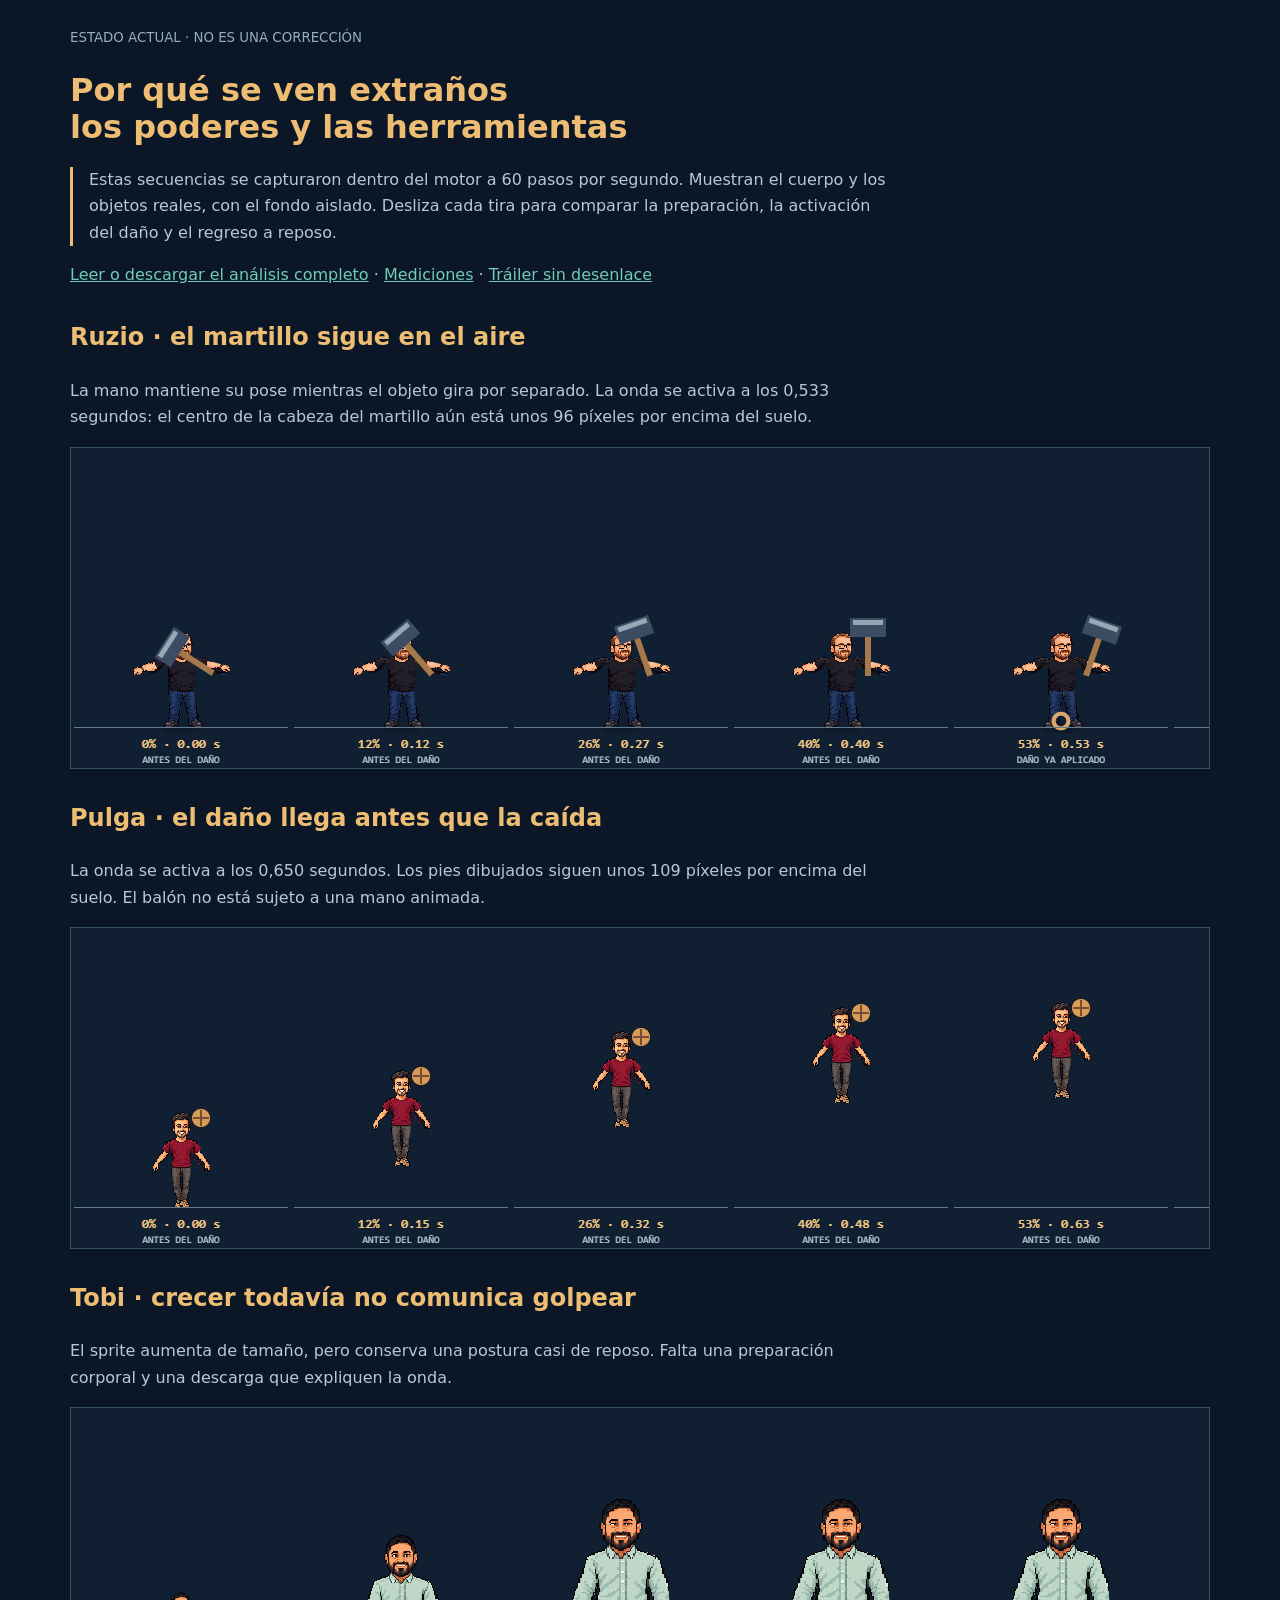
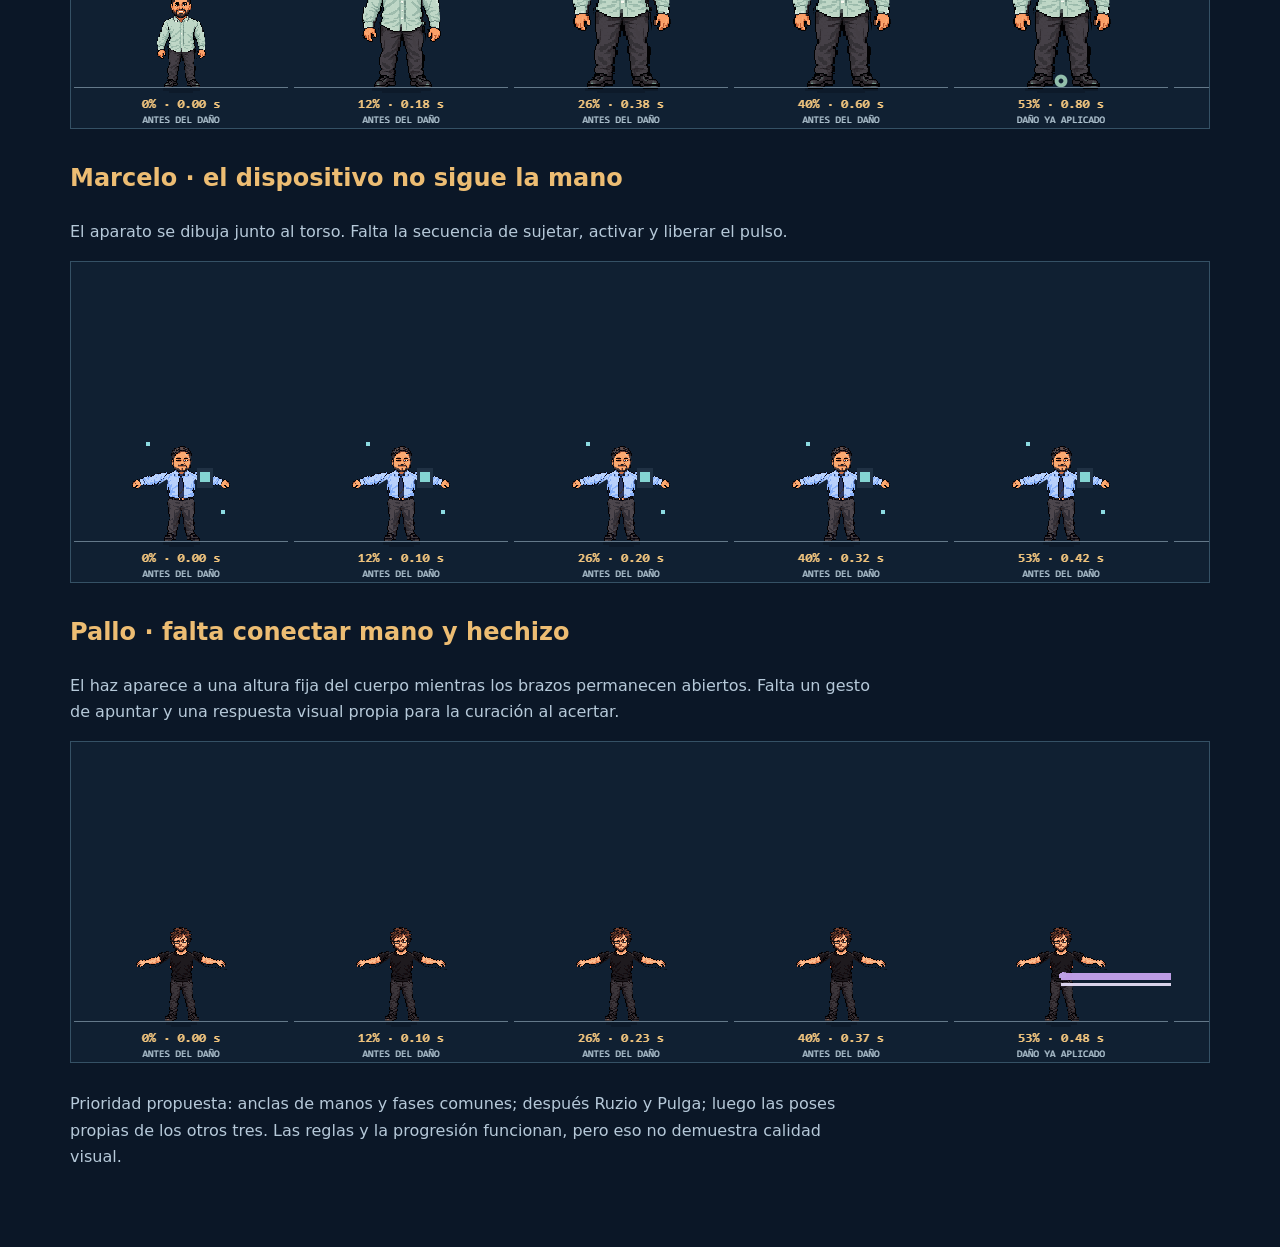
==== auditoria_animaciones/index.html @ 7ee05234 "Document animation gaps and remove trailer ending spoilers" ====
<!doctype html><html lang="es"><head><meta charset="utf-8"><meta name="viewport" content="width=device-width,initial-scale=1"><title>Revisión de poderes · Magdaleno</title><style>:root{color-scheme:dark}body{font:16px/1.65 system-ui;background:#0b1727;color:#d4e0ea;margin:0}main{max-width:1140px;margin:auto;padding:24px 18px 60px}h1,h2{color:#edbd73}h1{line-height:1.15}p{max-width:800px;color:#b6c9d9}a{color:#70cbb7}.strip{overflow-x:auto;border:1px solid #355165;background:#102032;margin:12px 0 28px}.strip img{display:block;width:1980px;height:320px;max-width:none;image-rendering:pixelated}.notice{border-left:3px solid #edbd73;padding-left:16px}section{margin-top:30px}small{color:#93afc0}</style></head><body><main><small>ESTADO ACTUAL · NO ES UNA CORRECCIÓN</small><h1>Por qué se ven extraños<br>los poderes y las herramientas</h1><p class="notice">Estas secuencias se capturaron dentro del motor a 60 pasos por segundo. Muestran el cuerpo y los objetos reales, con el fondo aislado. Desliza cada tira para comparar la preparación, la activación del daño y el regreso a reposo.</p><p><a href="../ANALISIS_ANIMACIONES.md">Leer o descargar el análisis completo</a> · <a href="mediciones.json">Mediciones</a> · <a href="../trailer.html?v=0.4.1">Tráiler sin desenlace</a></p><section><h2>Ruzio · el martillo sigue en el aire</h2><p>La mano mantiene su pose mientras el objeto gira por separado. La onda se activa a los 0,533 segundos: el centro de la cabeza del martillo aún está unos 96 píxeles por encima del suelo.</p><div class="strip"><img src="ruzio_secuencia_actual.png" alt="Nueve momentos del martillo de Ruzio, con tiempo y estado del daño"></div></section><section><h2>Pulga · el daño llega antes que la caída</h2><p>La onda se activa a los 0,650 segundos. Los pies dibujados siguen unos 109 píxeles por encima del suelo. El balón no está sujeto a una mano animada.</p><div class="strip"><img src="pulga_secuencia_actual.png" alt="Nueve momentos de la clavada de Pulga"></div></section><section><h2>Tobi · crecer todavía no comunica golpear</h2><p>El sprite aumenta de tamaño, pero conserva una postura casi de reposo. Falta una preparación corporal y una descarga que expliquen la onda.</p><div class="strip"><img src="tobi_secuencia_actual.png" alt="Nueve momentos del crecimiento de Tobi"></div></section><section><h2>Marcelo · el dispositivo no sigue la mano</h2><p>El aparato se dibuja junto al torso. Falta la secuencia de sujetar, activar y liberar el pulso.</p><div class="strip"><img src="marcelo_secuencia_actual.png" alt="Nueve momentos del pulso de Marcelo"></div></section><section><h2>Pallo · falta conectar mano y hechizo</h2><p>El haz aparece a una altura fija del cuerpo mientras los brazos permanecen abiertos. Falta un gesto de apuntar y una respuesta visual propia para la curación al acertar.</p><div class="strip"><img src="pallo_secuencia_actual.png" alt="Nueve momentos del hechizo de Pallo"></div></section><p>Prioridad propuesta: anclas de manos y fases comunes; después Ruzio y Pulga; luego las poses propias de los otros tres. Las reglas y la progresión funcionan, pero eso no demuestra calidad visual.</p></main></body></html>
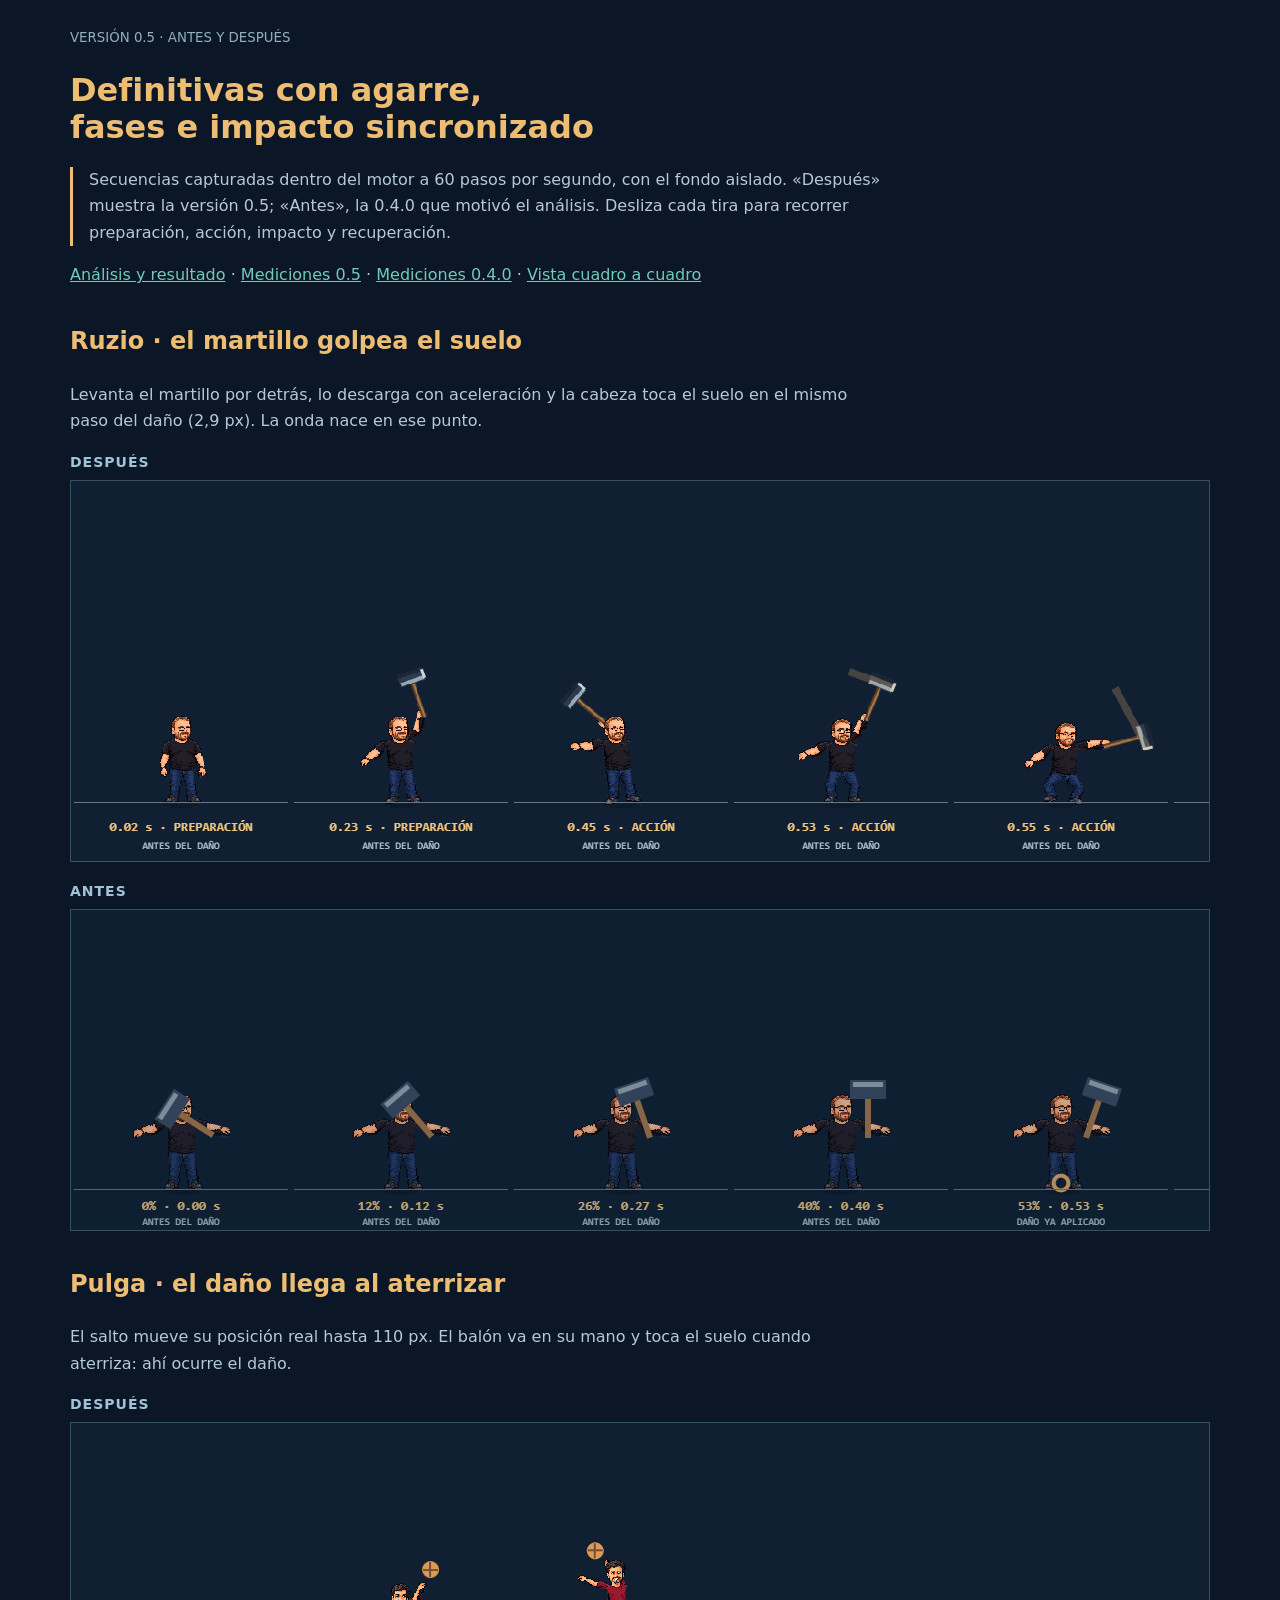
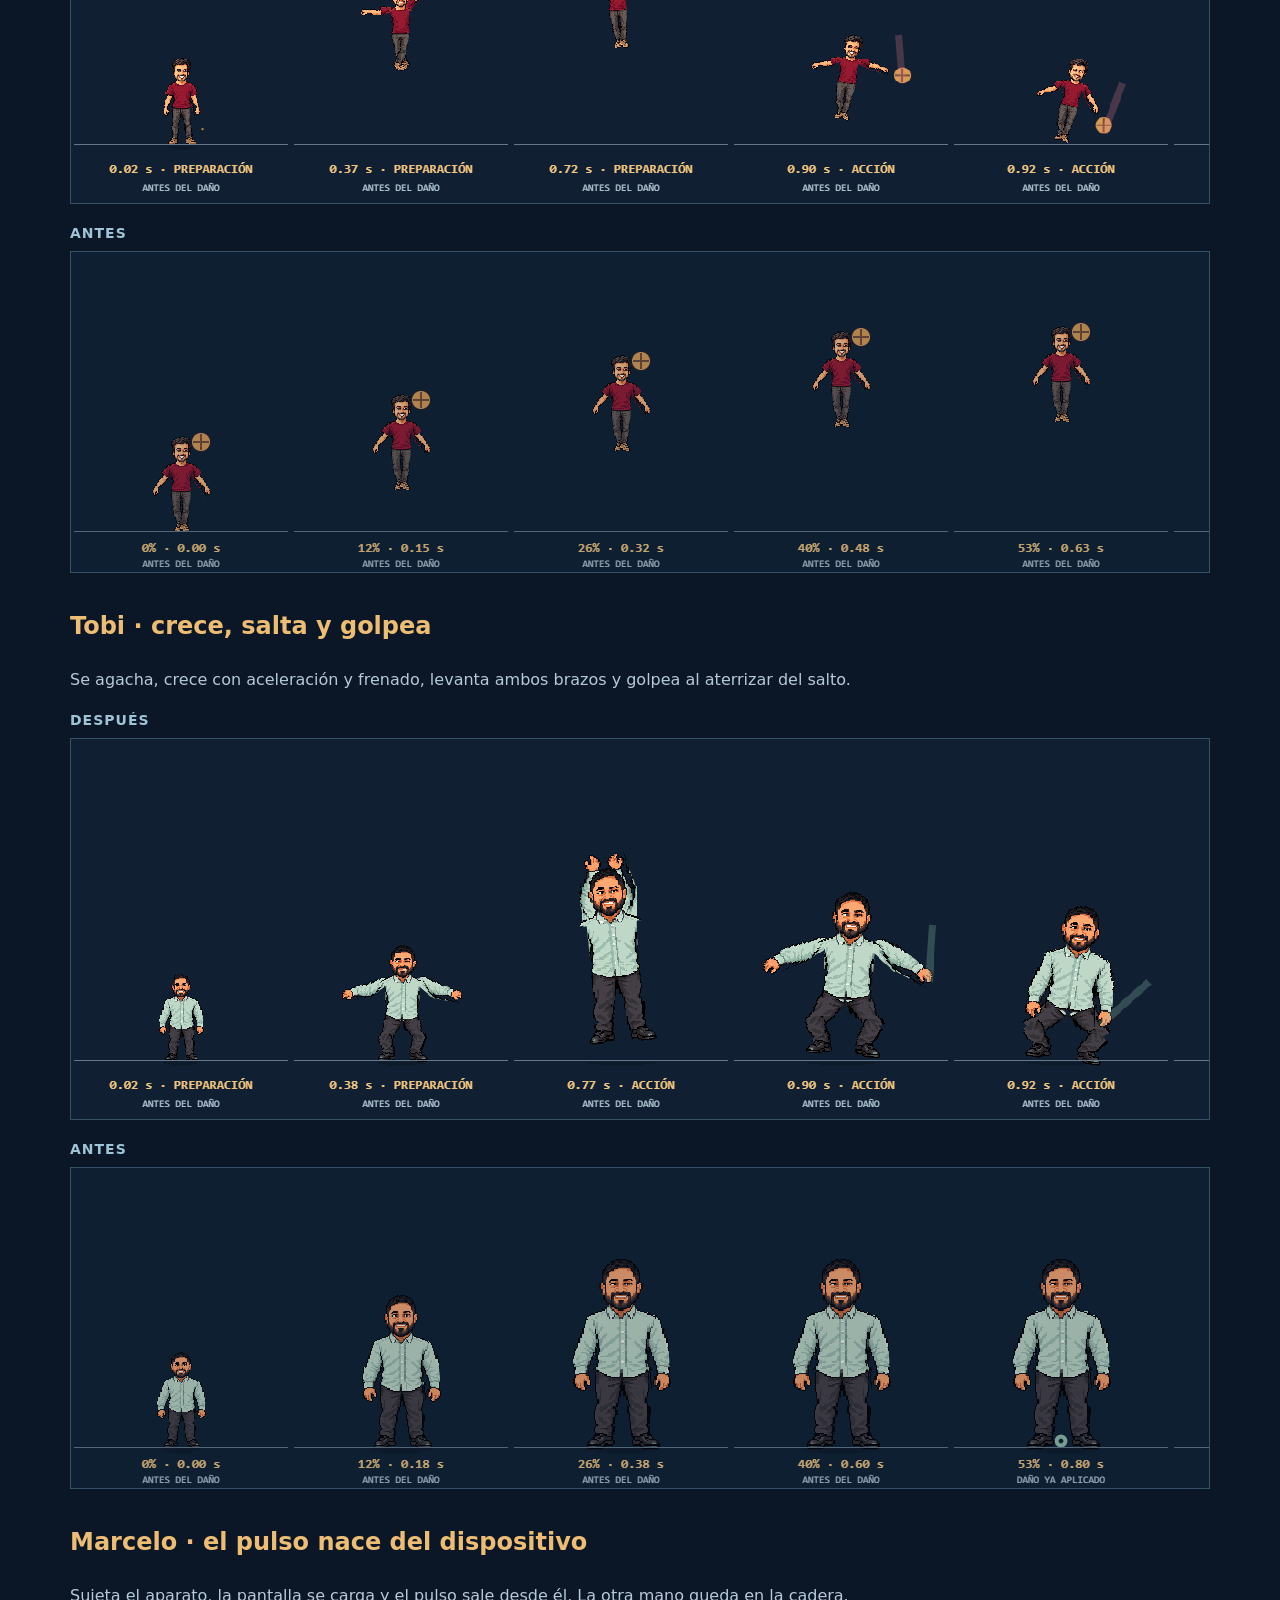
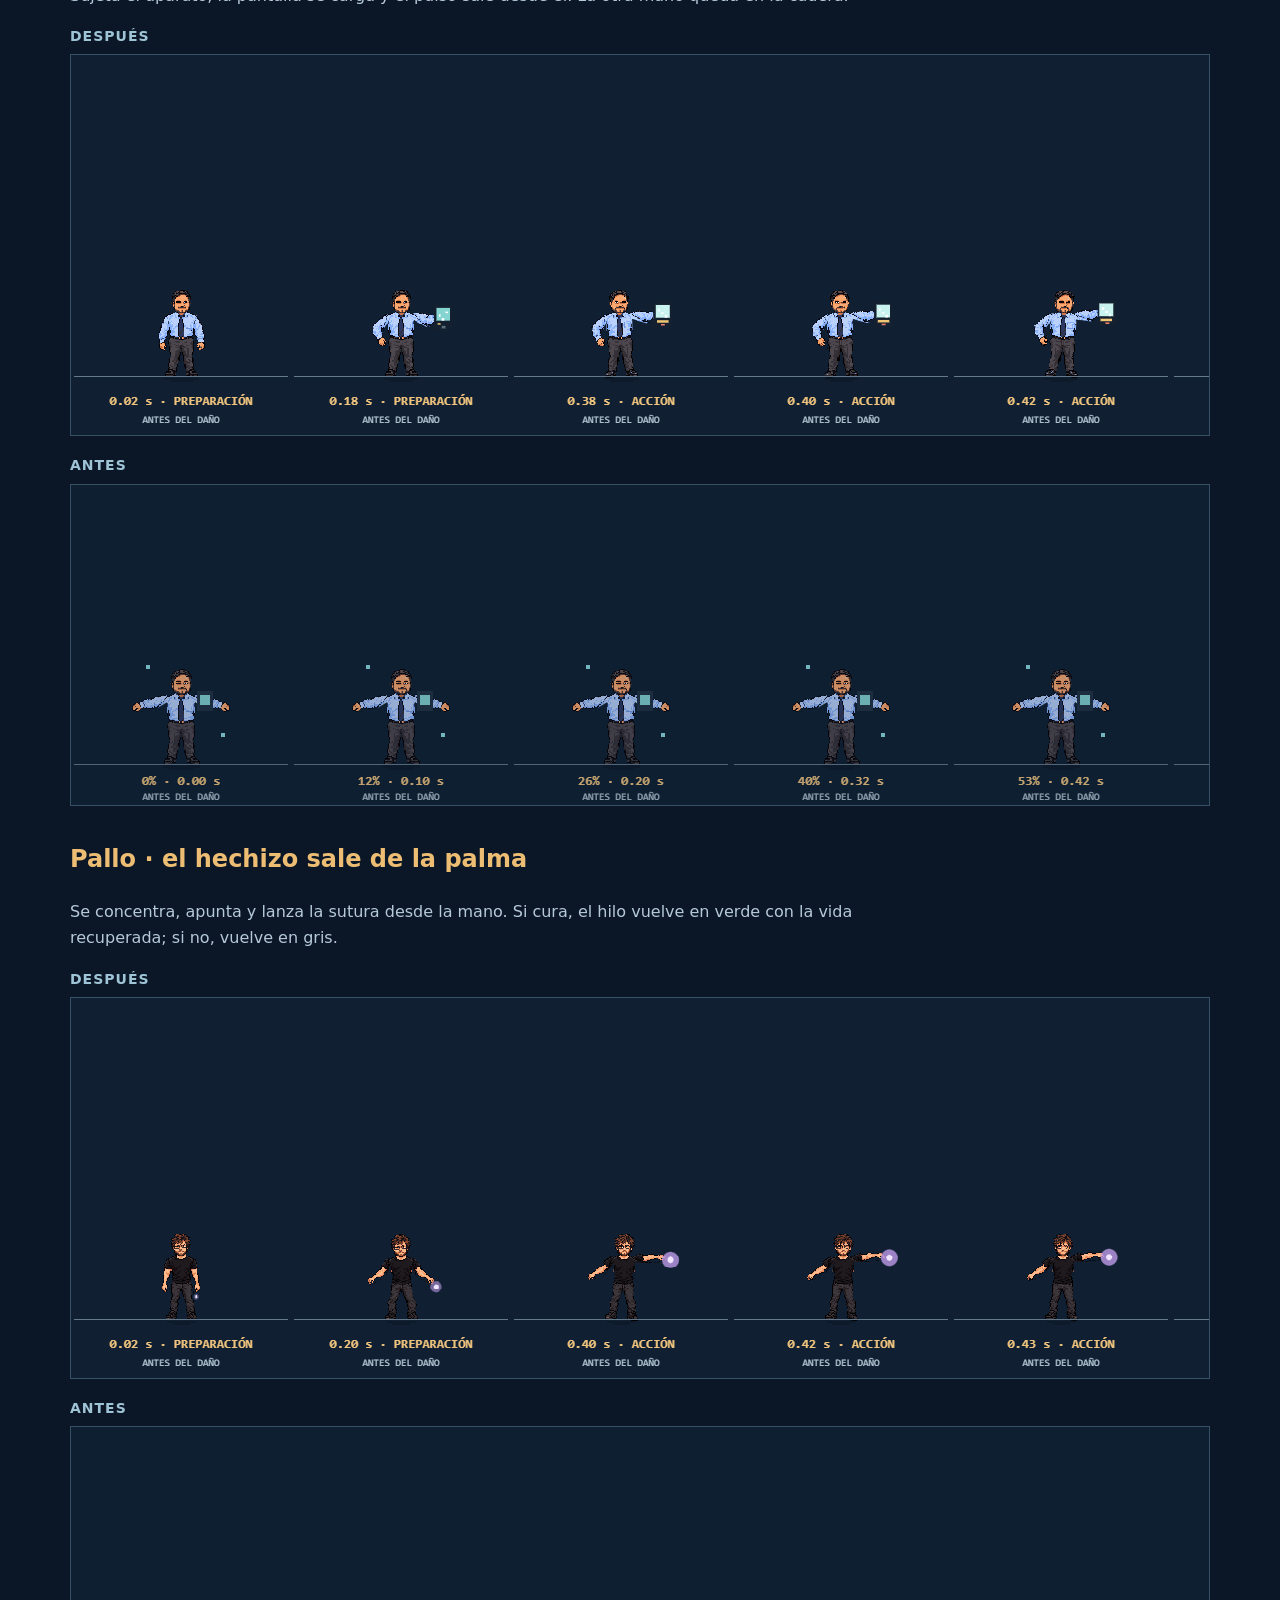
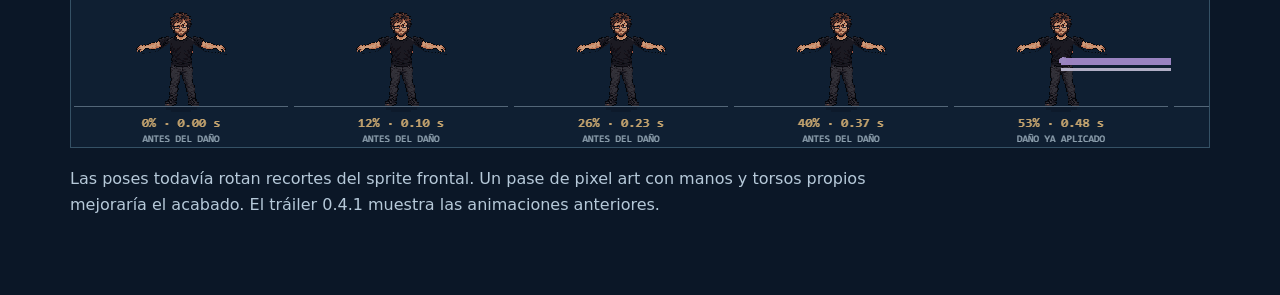
==== commit 8a0ba048: "Corrige las animaciones de las definitivas (versión 0.5.0) - Nueva base común en src/powers.js: secu" ====
--- a/auditoria_animaciones/index.html
+++ b/auditoria_animaciones/index.html
@@ -1 +1,7 @@
-<!doctype html><html lang="es"><head><meta charset="utf-8"><meta name="viewport" content="width=device-width,initial-scale=1"><title>Revisión de poderes · Magdaleno</title><style>:root{color-scheme:dark}body{font:16px/1.65 system-ui;background:#0b1727;color:#d4e0ea;margin:0}main{max-width:1140px;margin:auto;padding:24px 18px 60px}h1,h2{color:#edbd73}h1{line-height:1.15}p{max-width:800px;color:#b6c9d9}a{color:#70cbb7}.strip{overflow-x:auto;border:1px solid #355165;background:#102032;margin:12px 0 28px}.strip img{display:block;width:1980px;height:320px;max-width:none;image-rendering:pixelated}.notice{border-left:3px solid #edbd73;padding-left:16px}section{margin-top:30px}small{color:#93afc0}</style></head><body><main><small>ESTADO ACTUAL · NO ES UNA CORRECCIÓN</small><h1>Por qué se ven extraños<br>los poderes y las herramientas</h1><p class="notice">Estas secuencias se capturaron dentro del motor a 60 pasos por segundo. Muestran el cuerpo y los objetos reales, con el fondo aislado. Desliza cada tira para comparar la preparación, la activación del daño y el regreso a reposo.</p><p><a href="../ANALISIS_ANIMACIONES.md">Leer o descargar el análisis completo</a> · <a href="mediciones.json">Mediciones</a> · <a href="../trailer.html?v=0.4.1">Tráiler sin desenlace</a></p><section><h2>Ruzio · el martillo sigue en el aire</h2><p>La mano mantiene su pose mientras el objeto gira por separado. La onda se activa a los 0,533 segundos: el centro de la cabeza del martillo aún está unos 96 píxeles por encima del suelo.</p><div class="strip"><img src="ruzio_secuencia_actual.png" alt="Nueve momentos del martillo de Ruzio, con tiempo y estado del daño"></div></section><section><h2>Pulga · el daño llega antes que la caída</h2><p>La onda se activa a los 0,650 segundos. Los pies dibujados siguen unos 109 píxeles por encima del suelo. El balón no está sujeto a una mano animada.</p><div class="strip"><img src="pulga_secuencia_actual.png" alt="Nueve momentos de la clavada de Pulga"></div></section><section><h2>Tobi · crecer todavía no comunica golpear</h2><p>El sprite aumenta de tamaño, pero conserva una postura casi de reposo. Falta una preparación corporal y una descarga que expliquen la onda.</p><div class="strip"><img src="tobi_secuencia_actual.png" alt="Nueve momentos del crecimiento de Tobi"></div></section><section><h2>Marcelo · el dispositivo no sigue la mano</h2><p>El aparato se dibuja junto al torso. Falta la secuencia de sujetar, activar y liberar el pulso.</p><div class="strip"><img src="marcelo_secuencia_actual.png" alt="Nueve momentos del pulso de Marcelo"></div></section><section><h2>Pallo · falta conectar mano y hechizo</h2><p>El haz aparece a una altura fija del cuerpo mientras los brazos permanecen abiertos. Falta un gesto de apuntar y una respuesta visual propia para la curación al acertar.</p><div class="strip"><img src="pallo_secuencia_actual.png" alt="Nueve momentos del hechizo de Pallo"></div></section><p>Prioridad propuesta: anclas de manos y fases comunes; después Ruzio y Pulga; luego las poses propias de los otros tres. Las reglas y la progresión funcionan, pero eso no demuestra calidad visual.</p></main></body></html>
+<!doctype html><html lang="es"><head><meta charset="utf-8"><meta name="viewport" content="width=device-width,initial-scale=1"><title>Revisión de poderes · Magdaleno</title><style>:root{color-scheme:dark}body{font:16px/1.65 system-ui;background:#0b1727;color:#d4e0ea;margin:0}main{max-width:1140px;margin:auto;padding:24px 18px 60px}h1,h2{color:#edbd73}h1{line-height:1.15}h3{color:#9fc4d6;font-size:14px;margin:14px 0 4px;letter-spacing:1px}p{max-width:800px;color:#b6c9d9}a{color:#70cbb7}.strip{overflow-x:auto;border:1px solid #355165;background:#102032;margin:6px 0 18px}.strip img{display:block;max-width:none;image-rendering:pixelated}.after img{width:1980px;height:380px}.before img{width:1980px;height:320px;opacity:.8}.notice{border-left:3px solid #edbd73;padding-left:16px}section{margin-top:34px}small{color:#93afc0}</style></head><body><main><small>VERSIÓN 0.5 · ANTES Y DESPUÉS</small><h1>Definitivas con agarre,<br>fases e impacto sincronizado</h1><p class="notice">Secuencias capturadas dentro del motor a 60 pasos por segundo, con el fondo aislado. «Después» muestra la versión 0.5; «Antes», la 0.4.0 que motivó el análisis. Desliza cada tira para recorrer preparación, acción, impacto y recuperación.</p><p><a href="../ANALISIS_ANIMACIONES.md">Análisis y resultado</a> · <a href="mediciones_v05.json">Mediciones 0.5</a> · <a href="mediciones.json">Mediciones 0.4.0</a> · <a href="../animaciones.html">Vista cuadro a cuadro</a></p>
+<section><h2>Ruzio · el martillo golpea el suelo</h2><p>Levanta el martillo por detrás, lo descarga con aceleración y la cabeza toca el suelo en el mismo paso del daño (2,9 px). La onda nace en ese punto.</p><h3>DESPUÉS</h3><div class="strip after"><img src="ruzio_secuencia_v05.png" alt="Secuencia corregida del martillo de Ruzio"></div><h3>ANTES</h3><div class="strip before"><img src="ruzio_secuencia_actual.png" alt="Secuencia anterior del martillo de Ruzio"></div></section>
+<section><h2>Pulga · el daño llega al aterrizar</h2><p>El salto mueve su posición real hasta 110 px. El balón va en su mano y toca el suelo cuando aterriza: ahí ocurre el daño.</p><h3>DESPUÉS</h3><div class="strip after"><img src="pulga_secuencia_v05.png" alt="Secuencia corregida de la clavada de Pulga"></div><h3>ANTES</h3><div class="strip before"><img src="pulga_secuencia_actual.png" alt="Secuencia anterior de la clavada de Pulga"></div></section>
+<section><h2>Tobi · crece, salta y golpea</h2><p>Se agacha, crece con aceleración y frenado, levanta ambos brazos y golpea al aterrizar del salto.</p><h3>DESPUÉS</h3><div class="strip after"><img src="tobi_secuencia_v05.png" alt="Secuencia corregida de Tobi"></div><h3>ANTES</h3><div class="strip before"><img src="tobi_secuencia_actual.png" alt="Secuencia anterior de Tobi"></div></section>
+<section><h2>Marcelo · el pulso nace del dispositivo</h2><p>Sujeta el aparato, la pantalla se carga y el pulso sale desde él. La otra mano queda en la cadera.</p><h3>DESPUÉS</h3><div class="strip after"><img src="marcelo_secuencia_v05.png" alt="Secuencia corregida del pulso de Marcelo"></div><h3>ANTES</h3><div class="strip before"><img src="marcelo_secuencia_actual.png" alt="Secuencia anterior del pulso de Marcelo"></div></section>
+<section><h2>Pallo · el hechizo sale de la palma</h2><p>Se concentra, apunta y lanza la sutura desde la mano. Si cura, el hilo vuelve en verde con la vida recuperada; si no, vuelve en gris.</p><h3>DESPUÉS</h3><div class="strip after"><img src="pallo_secuencia_v05.png" alt="Secuencia corregida del hechizo de Pallo"></div><h3>ANTES</h3><div class="strip before"><img src="pallo_secuencia_actual.png" alt="Secuencia anterior del hechizo de Pallo"></div></section>
+<p>Las poses todavía rotan recortes del sprite frontal. Un pase de pixel art con manos y torsos propios mejoraría el acabado. El tráiler 0.4.1 muestra las animaciones anteriores.</p></main></body></html>
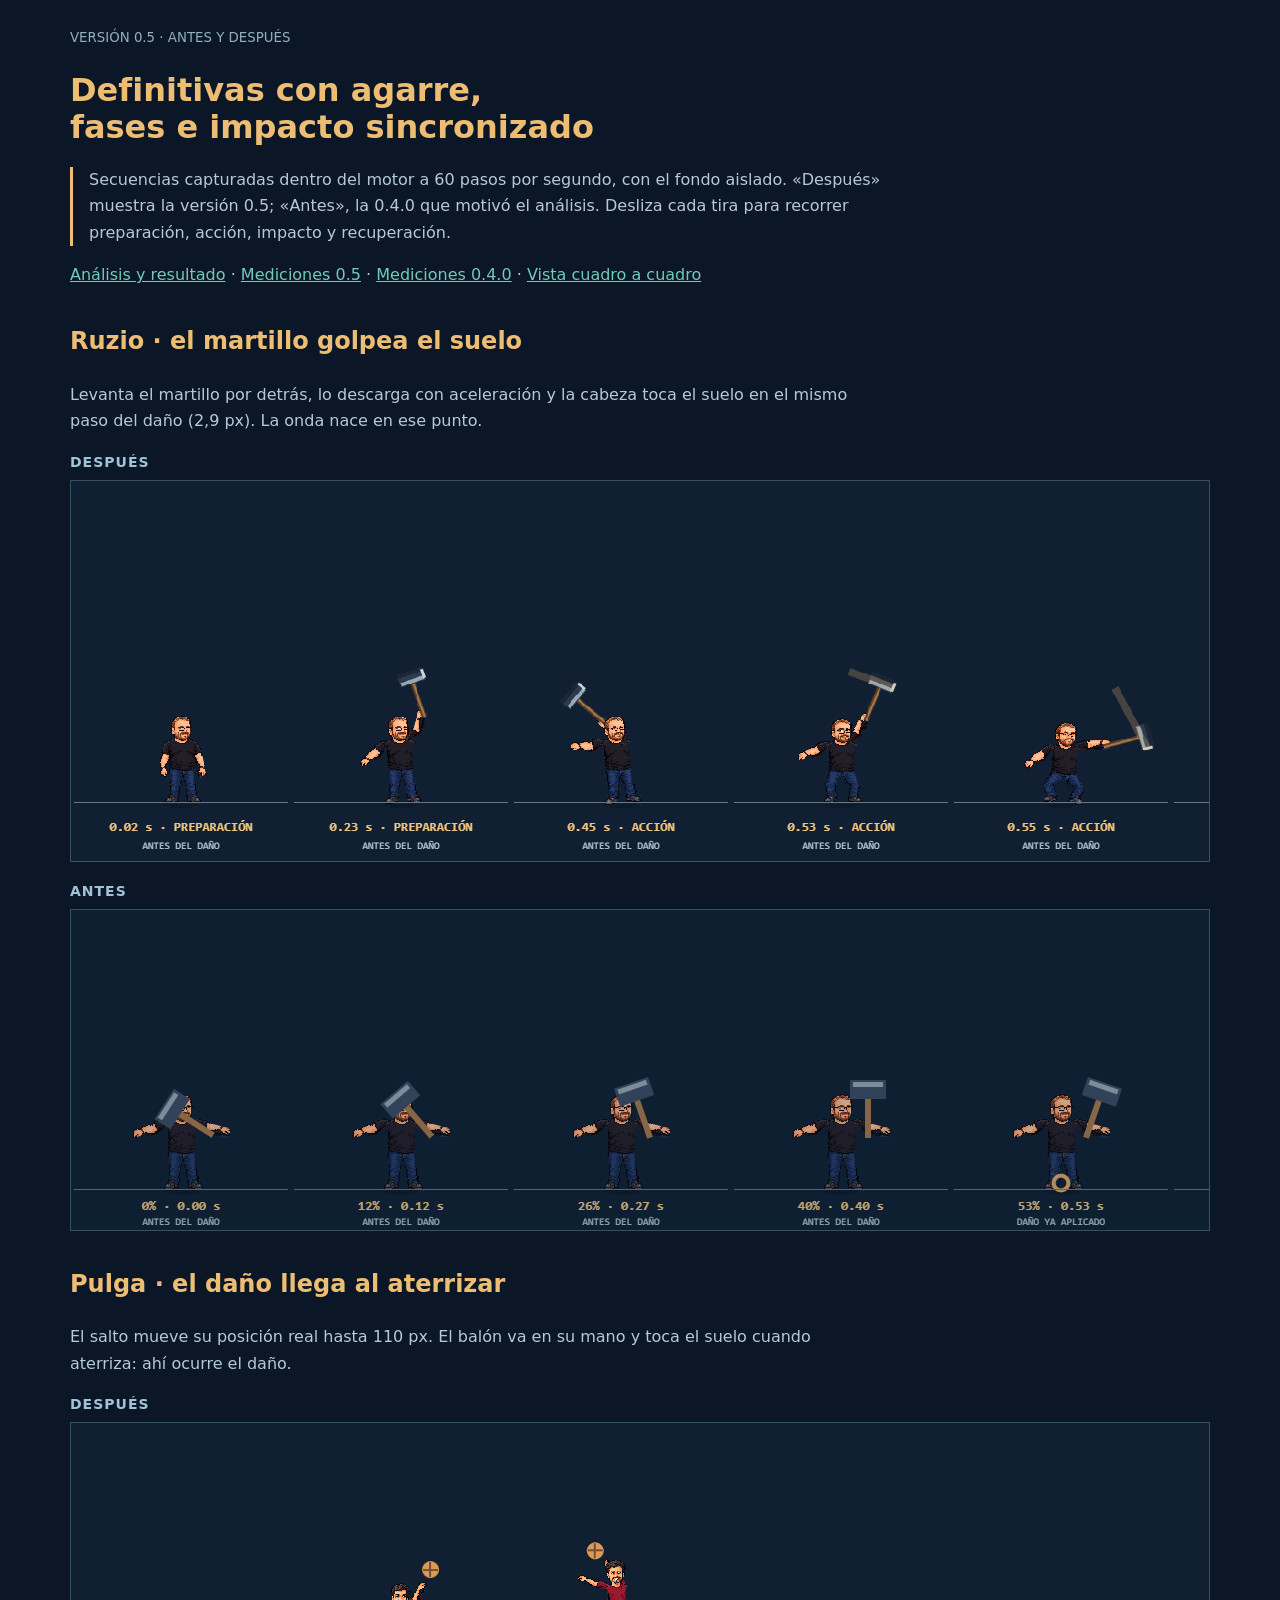
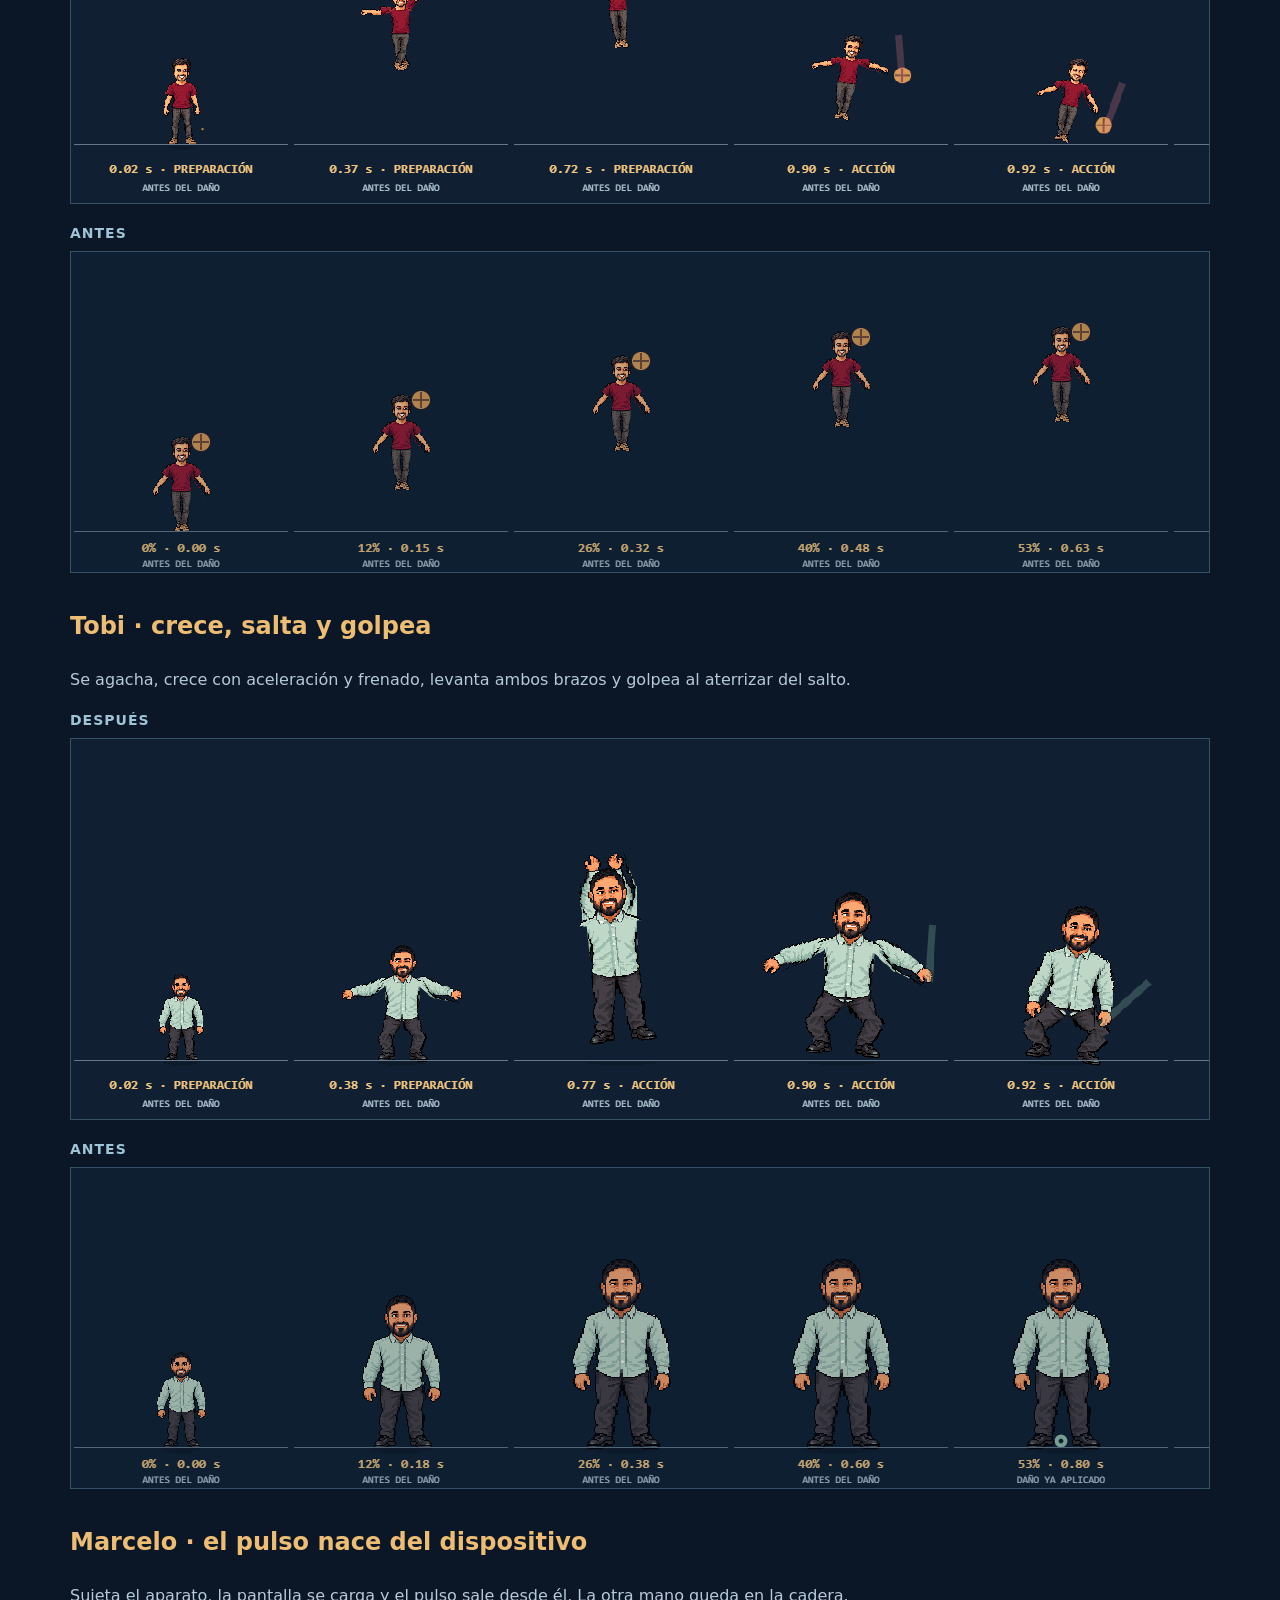
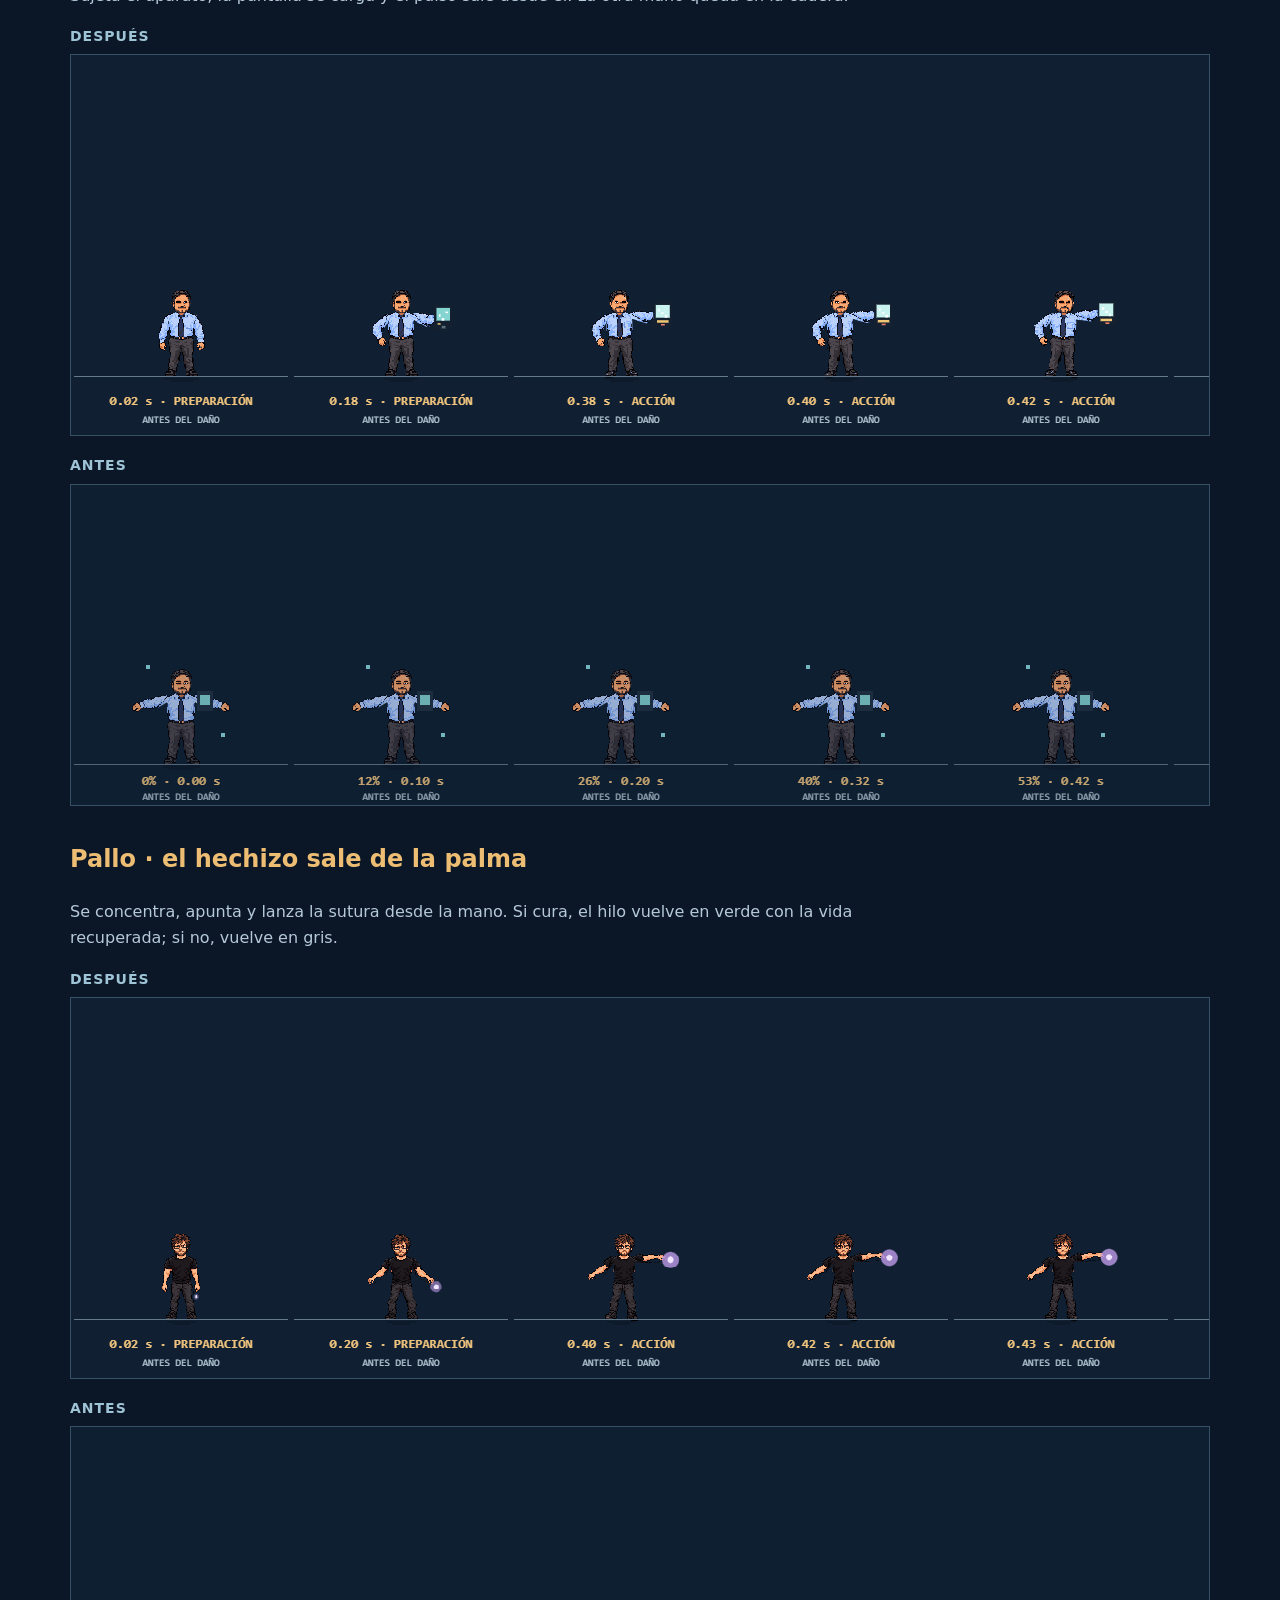
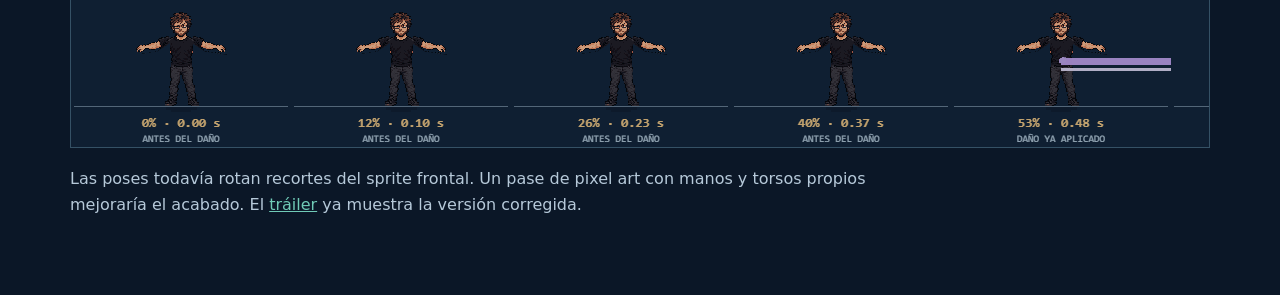
==== commit cdefeeca: "Captura de nuevo el tráiler con las definitivas corregidas - Tráiler horizontal y vertical de 30 s g" ====
--- a/auditoria_animaciones/index.html
+++ b/auditoria_animaciones/index.html
@@ -4,4 +4,4 @@
 <section><h2>Tobi · crece, salta y golpea</h2><p>Se agacha, crece con aceleración y frenado, levanta ambos brazos y golpea al aterrizar del salto.</p><h3>DESPUÉS</h3><div class="strip after"><img src="tobi_secuencia_v05.png" alt="Secuencia corregida de Tobi"></div><h3>ANTES</h3><div class="strip before"><img src="tobi_secuencia_actual.png" alt="Secuencia anterior de Tobi"></div></section>
 <section><h2>Marcelo · el pulso nace del dispositivo</h2><p>Sujeta el aparato, la pantalla se carga y el pulso sale desde él. La otra mano queda en la cadera.</p><h3>DESPUÉS</h3><div class="strip after"><img src="marcelo_secuencia_v05.png" alt="Secuencia corregida del pulso de Marcelo"></div><h3>ANTES</h3><div class="strip before"><img src="marcelo_secuencia_actual.png" alt="Secuencia anterior del pulso de Marcelo"></div></section>
 <section><h2>Pallo · el hechizo sale de la palma</h2><p>Se concentra, apunta y lanza la sutura desde la mano. Si cura, el hilo vuelve en verde con la vida recuperada; si no, vuelve en gris.</p><h3>DESPUÉS</h3><div class="strip after"><img src="pallo_secuencia_v05.png" alt="Secuencia corregida del hechizo de Pallo"></div><h3>ANTES</h3><div class="strip before"><img src="pallo_secuencia_actual.png" alt="Secuencia anterior del hechizo de Pallo"></div></section>
-<p>Las poses todavía rotan recortes del sprite frontal. Un pase de pixel art con manos y torsos propios mejoraría el acabado. El tráiler 0.4.1 muestra las animaciones anteriores.</p></main></body></html>
+<p>Las poses todavía rotan recortes del sprite frontal. Un pase de pixel art con manos y torsos propios mejoraría el acabado. El <a href="../trailer.html?v=0.5.0">tráiler</a> ya muestra la versión corregida.</p></main></body></html>
